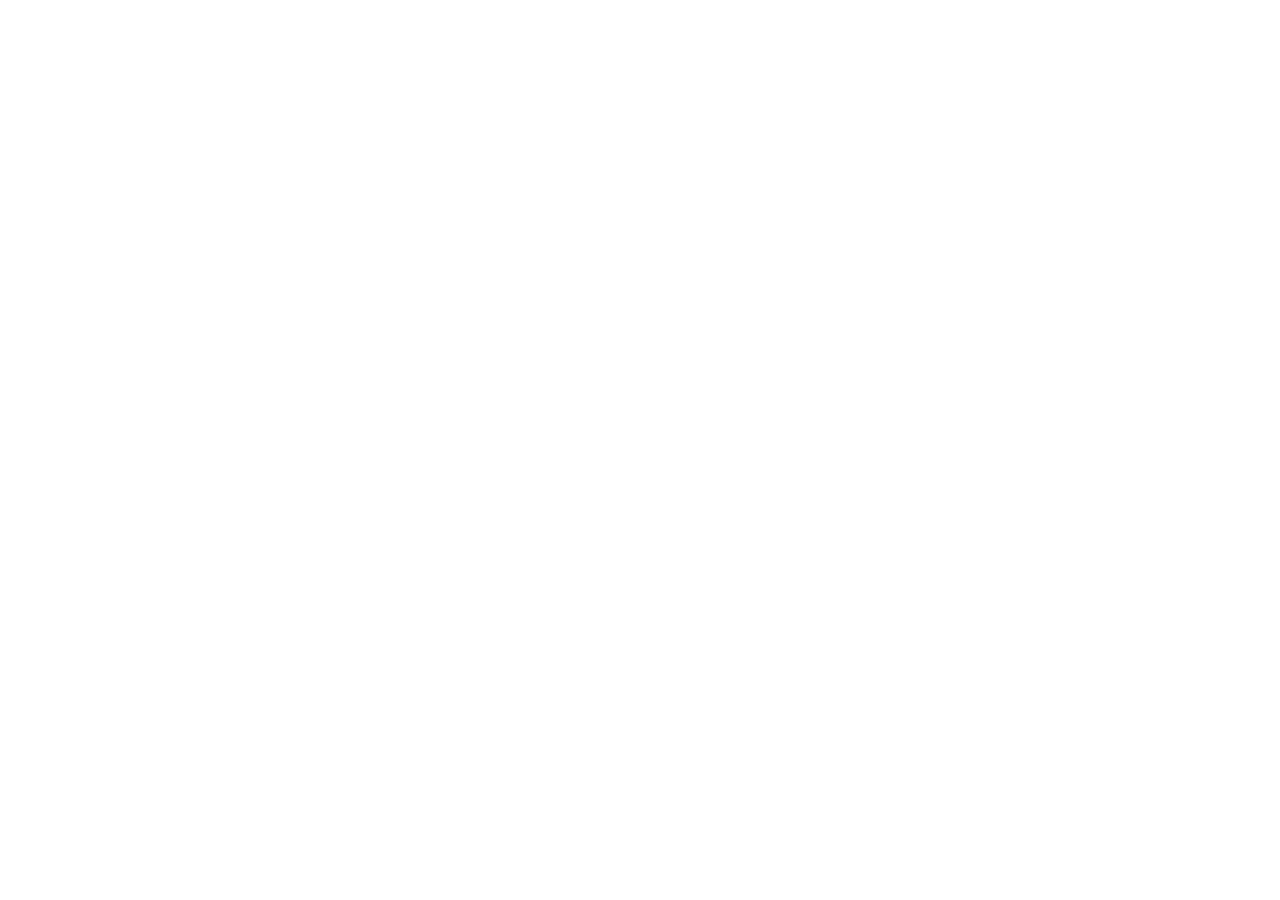
==== description.html @ f3890dd9 "Add files via upload" ====
<!DOCTYPE html>
<html lang="en">
<head>
<meta name="author" content="SoSpark Design">
<meta name="copyright" content="© 2025 SoSpark Design. All rights reserved.">
<meta name="robots" content="noindex, nofollow">
<script src="security.js"></script>
  <meta charset="UTF-8" />
  <meta name="viewport" content="width=device-width, initial-scale=1.0" />
  <title>SparkForge — How It Works</title>
  <link href="https://fonts.googleapis.com/css2?family=Space+Grotesk:wght@400;500;600;700&family=Outfit:wght@300;400;500;600;700;800;900&family=Fira+Code:wght@400;500&display=swap" rel="stylesheet" />
  <link rel="stylesheet" href="description.css" />
</head>
<body>
  <div class="page">
    <header id="site-header"></header>
    <div class="page-body" id="page-body"></div>
  </div>
  <script src="description.js"></script>
</body>
</html>
---- description.css ----
/* ═══════════════════════════════════════════════════
   SparkForge — description.css
═══════════════════════════════════════════════════ */

*, *::before, *::after { box-sizing: border-box; margin: 0; padding: 0; }

:root {
  --bg:        #070709;
  --surface:   #0e0e14;
  --card:      #13131b;
  --card-h:    rgba(24,24,34,0.5);
  --border:    #1e1e2e;
  --border-h:  #323250;
  --spark:     #ff4500;
  --spark2:    #ff7a00;
  --text:      #ededf5;
  --muted:     #5a5a7a;
  --muted2:    #8888aa;
  --good:      #22c55e;
  --dead:      #ef4444;
  --risky:     #f59e0b;
  --unknown:   #a78bfa;
  --header-h:  66px;
  --radius:    10px;
  --radius-sm: 6px;
}

html { scroll-behavior: smooth; }

body {
  font-family: 'Space Grotesk', sans-serif;
  background: var(--bg);
  color: var(--text);
  font-size: 16px;
  line-height: 1.7;
  min-height: 100vh;
  -webkit-font-smoothing: antialiased;
}

/* noise grain */
body::before {
  content: "";
  position: fixed;
  inset: 0;
  background-image: url("data:image/svg+xml,%3Csvg viewBox='0 0 200 200' xmlns='http://www.w3.org/2000/svg'%3E%3Cfilter id='n'%3E%3CfeTurbulence type='fractalNoise' baseFrequency='0.85' numOctaves='4' stitchTiles='stitch'/%3E%3C/filter%3E%3Crect width='100%25' height='100%25' filter='url(%23n)' opacity='0.035'/%3E%3C/svg%3E");
  pointer-events: none;
  z-index: 0;
}

.page { position: relative; z-index: 1; }

/* ═══════════════════════════════════════
   HEADER
═══════════════════════════════════════ */
header {
  height: var(--header-h);
  padding: 0 32px;
  display: flex;
  align-items: center;
  justify-content: space-between;
  gap: 16px;
  position: fixed;
  top: 0; left: 0; right: 0;
  background: rgba(7,7,9,0.6);
  backdrop-filter: blur(24px) saturate(160%);
  -webkit-backdrop-filter: blur(24px) saturate(160%);
  border-bottom: 1px solid rgba(255,255,255,0.05);
  z-index: 1000;
  transition: background 0.4s;
  animation: headerSlide 0.6s cubic-bezier(0.16,1,0.3,1) both;
}
header.scrolled {
  background: rgba(7,7,9,0.92);
  border-bottom-color: var(--border);
}
@keyframes headerSlide {
  from { opacity: 0; transform: translateY(-12px); }
  to   { opacity: 1; transform: translateY(0); }
}

/* Logo */
.logo-link {
  display: flex;
  align-items: center;
  gap: 10px;
  text-decoration: none;
  flex-shrink: 0;
}
.logo-icon {
  width: 30px; height: 30px;
  background: linear-gradient(135deg, var(--spark), var(--spark2));
  border-radius: 7px;
  display: flex; align-items: center; justify-content: center;
  font-family: 'Outfit', sans-serif;
  font-weight: 800;
  font-size: 0.78rem;
  color: #fff;
  letter-spacing: -0.5px;
  flex-shrink: 0;
  transition: transform 0.2s, box-shadow 0.2s;
}
.logo-link:hover .logo-icon {
  transform: scale(1.08);
  box-shadow: 0 0 18px rgba(255,69,0,0.45);
}
.logo-text {
  font-family: 'Outfit', sans-serif;
  font-weight: 800;
  font-size: 1.18rem;
  letter-spacing: -0.4px;
  color: var(--text);
  line-height: 1;
  transition: color 0.2s;
}
.logo-text .spark { color: var(--spark); }
.logo-link:hover .logo-text { color: #fff; }

/* Nav */
.header-nav {
  display: flex;
  align-items: center;
  background: rgba(255,255,255,0.03);
  border: 1px solid var(--border);
  border-radius: 100px;
  padding: 4px;
  gap: 2px;
}
.nav-btn {
  font-family: 'Space Grotesk', sans-serif;
  font-weight: 500;
  font-size: 0.82rem;
  padding: 6px 20px;
  border-radius: 100px;
  text-decoration: none;
  border: none;
  transition: background 0.2s, color 0.2s;
  cursor: pointer;
  white-space: nowrap;
  line-height: 1;
}
.nav-btn.inactive { color: var(--muted2); background: transparent; }
.nav-btn.inactive:hover { color: var(--text); background: rgba(255,255,255,0.06); }
.nav-btn.active { color: #fff; background: var(--spark); font-weight: 600; }

/* Profile */
.header-right {
  display: flex; align-items: center;
  justify-content: flex-end;
  gap: 12px; flex-shrink: 0;
}
.profile-meta { text-align: right; }
.profile-name { font-size: 0.8rem; font-weight: 500; color: var(--text); line-height: 1.25; }
.profile-role {
  font-family: 'Fira Code', monospace;
  font-size: 0.58rem; color: var(--muted); letter-spacing: 0.07em;
}
.profile-avatar {
  width: 32px; height: 32px;
  border-radius: 50%;
  border: 1.5px solid var(--border-h);
  background: var(--card);
  overflow: hidden;
  display: flex; align-items: center; justify-content: center;
  cursor: pointer;
  transition: border-color 0.2s, transform 0.2s;
  flex-shrink: 0;
}
.profile-avatar:hover { border-color: var(--spark); transform: scale(1.06); }
.profile-avatar img { width: 100%; height: 100%; object-fit: cover; }
.avatar-placeholder {
  font-family: 'Outfit', sans-serif;
  font-weight: 700; font-size: 0.8rem; color: var(--muted);
}

/* ═══════════════════════════════════════
   LAYOUT
═══════════════════════════════════════ */
.page-body { padding-top: var(--header-h); }
.container { max-width: 860px; margin: 0 auto; padding: 0 32px; }

/* ═══════════════════════════════════════
   HERO
═══════════════════════════════════════ */
.hero {
  padding: 110px 0 90px;
  position: relative;
  overflow: hidden;
  border-bottom: 1px solid var(--border);
}
.hero::before {
  content: "";
  position: absolute;
  top: -200px; left: -100px;
  width: 600px; height: 600px;
  background: radial-gradient(ellipse, rgba(255,69,0,0.10) 0%, transparent 65%);
  pointer-events: none;
}
.hero::after {
  content: "";
  position: absolute;
  bottom: -160px; right: -80px;
  width: 500px; height: 500px;
  background: radial-gradient(ellipse, rgba(167,139,250,0.06) 0%, transparent 65%);
  pointer-events: none;
}
.hero-inner { position: relative; z-index: 1; }

.eyebrow {
  display: inline-flex; align-items: center; gap: 10px;
  font-family: 'Fira Code', monospace;
  font-size: 0.65rem; letter-spacing: 0.2em;
  color: var(--spark); text-transform: uppercase;
  margin-bottom: 28px;
  padding: 5px 14px 5px 10px;
  border: 1px solid rgba(255,69,0,0.25);
  border-radius: 100px;
  background: rgba(255,69,0,0.06);
}
.eyebrow-dot {
  width: 5px; height: 5px; border-radius: 50%;
  background: var(--spark);
  animation: pulse 2s ease-in-out infinite;
}
@keyframes pulse {
  0%, 100% { opacity: 1; }
  50%       { opacity: 0.3; }
}

.hero h1 {
  font-family: 'Outfit', sans-serif;
  font-weight: 900;
  font-size: clamp(2.9rem, 6vw, 4.8rem);
  line-height: 0.97;
  letter-spacing: -1.5px;
  margin-bottom: 30px;
}
.hero h1 em {
  font-style: normal;
  background: linear-gradient(110deg, var(--spark) 20%, var(--spark2) 70%);
  -webkit-background-clip: text;
  -webkit-text-fill-color: transparent;
  background-clip: text;
}
.hero-desc {
  font-size: 1.05rem; color: var(--muted2);
  max-width: 500px; line-height: 1.9;
  margin-bottom: 44px; font-weight: 300;
}
.tool-pills { display: flex; gap: 10px; flex-wrap: wrap; }
.pill {
  display: inline-flex; align-items: center; gap: 8px;
  padding: 8px 18px;
  border: 1px solid var(--border); border-radius: 100px;
  font-family: 'Fira Code', monospace; font-size: 0.7rem;
  color: var(--muted2); background: rgba(255,255,255,0.02);
  transition: border-color 0.2s, color 0.2s, background 0.2s;
}
.pill:hover { border-color: var(--border-h); color: var(--text); background: rgba(255,255,255,0.05); }
.dot { width: 6px; height: 6px; border-radius: 50%; flex-shrink: 0; }
.dot.spark { background: var(--spark); }
.dot.mx    { background: var(--unknown); }

.hero-wm {
  position: absolute; right: -40px; bottom: -50px;
  font-family: 'Outfit', sans-serif; font-weight: 800;
  font-size: clamp(7rem, 16vw, 13rem);
  color: rgba(255,69,0,0.022);
  letter-spacing: -8px;
  pointer-events: none; user-select: none;
  line-height: 1; white-space: nowrap;
}

/* ═══════════════════════════════════════
   SECTIONS
═══════════════════════════════════════ */
section { padding: 80px 0; border-bottom: 1px solid var(--border); }
section:last-of-type { border-bottom: none; }

.section-label {
  display: inline-flex; align-items: center; gap: 8px;
  font-family: 'Fira Code', monospace;
  font-size: 0.62rem; letter-spacing: 0.2em;
  color: var(--muted); text-transform: uppercase;
  margin-bottom: 18px;
}
.section-label::before {
  content: ""; width: 16px; height: 1px; background: var(--border-h);
}

h2 {
  font-family: 'Outfit', sans-serif;
  font-weight: 800;
  font-size: clamp(1.7rem, 3.5vw, 2.2rem);
  letter-spacing: -0.5px; line-height: 1.15;
  margin-bottom: 16px;
}
.lead-p {
  font-size: 0.97rem; color: var(--muted2);
  margin-bottom: 12px; font-weight: 300;
  max-width: 620px; line-height: 1.85;
}

/* ═══════════════════════════════════════
   TOOL CARDS
═══════════════════════════════════════ */
.tool-cards {
  display: grid; grid-template-columns: 1fr 1fr;
  gap: 16px; margin-top: 40px;
}
.tool-card {
  padding: 34px;
  border: 1px solid var(--border);
  border-radius: var(--radius);
  background: var(--card);
  position: relative; overflow: hidden;
  transition: border-color 0.3s, transform 0.3s, box-shadow 0.3s;
}
.tool-card:hover {
  border-color: var(--border-h);
  transform: translateY(-3px);
  box-shadow: 0 12px 40px rgba(0,0,0,0.4);
}
.tool-card::before {
  content: ""; position: absolute;
  top: 0; left: 0; right: 0; height: 1px;
}
.tool-card.t1::before { background: linear-gradient(90deg, var(--spark), var(--spark2)); }
.tool-card.t2::before { background: linear-gradient(90deg, var(--unknown), #c4b5fd); }

.tool-card-bg {
  position: absolute; top: 0; right: 0;
  width: 160px; height: 160px;
  pointer-events: none; opacity: 0.025;
  font-family: 'Outfit', sans-serif; font-weight: 800;
  font-size: 7rem; line-height: 1; color: var(--spark);
  display: flex; align-items: flex-start; justify-content: flex-end;
  padding: 8px 12px 0 0;
}
.tool-card.t2 .tool-card-bg { color: var(--unknown); }

.tool-icon {
  font-size: 1.5rem; margin-bottom: 18px; line-height: 1;
  display: flex; align-items: center; justify-content: center;
  width: 44px; height: 44px;
  background: rgba(255,255,255,0.04);
  border: 1px solid var(--border);
  border-radius: var(--radius-sm);
}
.tool-card h3 {
  font-family: 'Outfit', sans-serif; font-weight: 700;
  font-size: 1rem; margin-bottom: 10px; line-height: 1.35;
}
.tool-card p { font-size: 0.87rem; color: var(--muted2); line-height: 1.75; }
.tool-tag {
  display: inline-block; margin-top: 18px;
  font-family: 'Fira Code', monospace;
  font-size: 0.6rem; padding: 4px 12px;
  border-radius: 100px; letter-spacing: 0.06em;
}
.tool-tag.groq    { background: rgba(255,69,0,0.1);    color: var(--spark);   border: 1px solid rgba(255,69,0,0.2); }
.tool-tag.backend { background: rgba(167,139,250,0.1); color: var(--unknown); border: 1px solid rgba(167,139,250,0.2); }

/* ═══════════════════════════════════════
   STEPS
═══════════════════════════════════════ */
.steps { margin-top: 44px; }
.step {
  display: grid; grid-template-columns: 64px 1fr;
  gap: 0 24px; padding: 32px 0;
  border-top: 1px solid var(--border);
  position: relative;
  transition: padding-left 0.25s;
}
.step:last-child { border-bottom: 1px solid var(--border); }
.step:hover { padding-left: 6px; }

.step-num-wrap { display: flex; flex-direction: column; align-items: flex-start; padding-top: 2px; }
.step-num {
  font-family: 'Outfit', sans-serif; font-weight: 800;
  font-size: 2.6rem; line-height: 1;
  color: rgba(255,69,0,0.1);
  transition: color 0.25s; user-select: none;
}
.step:hover .step-num { color: rgba(255,69,0,0.35); }
.step h3 {
  font-family: 'Outfit', sans-serif; font-weight: 700;
  font-size: 1rem; margin-bottom: 8px; color: var(--text);
}
.step p { font-size: 0.89rem; color: var(--muted2); line-height: 1.78; margin: 0; }

/* ═══════════════════════════════════════
   VERDICT GRID
═══════════════════════════════════════ */
.verdict-grid { display: flex; flex-direction: column; gap: 10px; margin-top: 32px; }
.vrow {
  display: grid; grid-template-columns: 220px 1fr;
  gap: 20px; align-items: center;
  padding: 22px 26px;
  border: 1px solid var(--border); border-radius: var(--radius);
  background: var(--card);
  transition: border-color 0.2s, transform 0.2s;
}
.vrow:hover { border-color: var(--border-h); transform: translateX(4px); }
.vchip {
  font-family: 'Fira Code', monospace;
  font-size: 0.72rem; font-weight: 500;
  padding: 6px 14px; border-radius: 100px;
  display: inline-block; white-space: nowrap;
}
.vchip.good    { background: rgba(34,197,94,0.1);   color: var(--good);    border: 1px solid rgba(34,197,94,0.2); }
.vchip.dead    { background: rgba(239,68,68,0.1);   color: var(--dead);    border: 1px solid rgba(239,68,68,0.2); }
.vchip.risky   { background: rgba(245,158,11,0.1);  color: var(--risky);   border: 1px solid rgba(245,158,11,0.2); }
.vchip.unknown { background: rgba(167,139,250,0.1); color: var(--unknown); border: 1px solid rgba(167,139,250,0.2); }
.vrow p { font-size: 0.88rem; color: var(--muted2); margin: 0; }

/* ═══════════════════════════════════════
   CHECKS GRID
═══════════════════════════════════════ */
.checks-grid {
  display: grid;
  grid-template-columns: repeat(auto-fill, minmax(200px, 1fr));
  gap: 12px; margin-top: 32px;
}
.check-card {
  padding: 24px;
  border: 1px solid var(--border); border-radius: var(--radius);
  background: var(--card);
  transition: border-color 0.2s, transform 0.2s, box-shadow 0.2s;
}
.check-card:hover {
  border-color: var(--border-h);
  transform: translateY(-3px);
  box-shadow: 0 8px 30px rgba(0,0,0,0.3);
}
.check-icon {
  font-size: 1.1rem; margin-bottom: 14px;
  display: flex; align-items: center; justify-content: center;
  width: 36px; height: 36px;
  background: rgba(255,255,255,0.03);
  border: 1px solid var(--border); border-radius: var(--radius-sm);
}
.check-card h4 {
  font-family: 'Outfit', sans-serif; font-weight: 700;
  font-size: 0.88rem; margin-bottom: 8px; color: var(--text);
}
.check-card p { font-size: 0.81rem; color: var(--muted2); margin: 0; line-height: 1.65; }

/* ═══════════════════════════════════════
   CAVEATS
═══════════════════════════════════════ */
.caveats { list-style: none; margin-top: 28px; display: flex; flex-direction: column; gap: 10px; }
.caveats li {
  display: flex; gap: 18px; align-items: flex-start;
  font-size: 0.91rem; color: var(--muted2);
  padding: 18px 22px;
  border: 1px solid var(--border); border-radius: var(--radius);
  background: var(--card);
  transition: border-color 0.2s, background 0.2s;
  line-height: 1.75;
}
.caveats li:hover { border-color: var(--border-h); background: var(--card-h); }
.caveats li::before {
  content: "//"; font-family: 'Fira Code', monospace;
  font-size: 0.68rem; color: var(--spark);
  flex-shrink: 0; margin-top: 4px; opacity: 0.6;
}

/* ═══════════════════════════════════════
   FOOTER
═══════════════════════════════════════ */
footer {
  border-top: 1px solid var(--border);
  padding: 52px 32px 40px;
  background: var(--surface);
  position: relative; overflow: hidden;
}
footer::before {
  content: ""; position: absolute;
  bottom: -120px; left: -60px;
  width: 400px; height: 400px;
  background: radial-gradient(ellipse, rgba(255,69,0,0.05) 0%, transparent 65%);
  pointer-events: none;
}
.footer-inner {
  max-width: 860px; margin: 0 auto;
  display: grid; grid-template-columns: 1fr auto;
  align-items: start; gap: 32px;
  position: relative; z-index: 1;
}
.footer-logo-link {
  display: inline-flex; align-items: center;
  gap: 10px; text-decoration: none; margin-bottom: 12px;
}
.footer-logo-icon {
  width: 28px; height: 28px;
  background: linear-gradient(135deg, var(--spark), var(--spark2));
  border-radius: 6px;
  display: flex; align-items: center; justify-content: center;
  font-family: 'Outfit', sans-serif; font-weight: 800;
  font-size: 0.7rem; color: #fff; flex-shrink: 0;
  transition: box-shadow 0.2s;
}
.footer-logo-link:hover .footer-logo-icon { box-shadow: 0 0 14px rgba(255,69,0,0.4); }
.footer-logo-text {
  font-family: 'Outfit', sans-serif; font-weight: 800;
  font-size: 1.05rem; color: var(--text); letter-spacing: -0.3px;
}
.footer-logo-text .spark { color: var(--spark); }
.footer-tagline { font-size: 0.79rem; color: var(--muted); line-height: 1.65; max-width: 260px; }

.footer-links { display: flex; flex-direction: column; align-items: flex-end; gap: 8px; }
.footer-links-row { display: flex; gap: 8px; flex-wrap: wrap; justify-content: flex-end; }
.footer-links a {
  font-family: 'Space Grotesk', sans-serif;
  font-size: 0.78rem; color: var(--muted); text-decoration: none;
  padding: 6px 14px;
  border: 1px solid var(--border); border-radius: 100px;
  transition: color 0.2s, border-color 0.2s, background 0.2s;
}
.footer-links a:hover { color: var(--text); border-color: var(--border-h); background: rgba(255,255,255,0.04); }

.footer-copy {
  max-width: 860px; margin: 32px auto 0;
  padding-top: 24px; border-top: 1px solid var(--border);
  font-family: 'Fira Code', monospace;
  font-size: 0.6rem; color: var(--muted); letter-spacing: 0.06em;
  display: flex; align-items: center; justify-content: space-between;
  flex-wrap: wrap; gap: 10px;
  position: relative; z-index: 1;
}

/* ═══════════════════════════════════════
   SCROLL ANIMATIONS
═══════════════════════════════════════ */
.reveal {
  opacity: 0; transform: translateY(26px);
  transition: opacity 0.65s cubic-bezier(0.16,1,0.3,1),
              transform 0.65s cubic-bezier(0.16,1,0.3,1);
}
.reveal.visible { opacity: 1; transform: translateY(0); }

.stagger > * {
  opacity: 0; transform: translateY(18px);
  transition: opacity 0.5s cubic-bezier(0.16,1,0.3,1),
              transform 0.5s cubic-bezier(0.16,1,0.3,1);
}
.stagger.visible > *:nth-child(1) { transition-delay: 0.04s; opacity: 1; transform: none; }
.stagger.visible > *:nth-child(2) { transition-delay: 0.10s; opacity: 1; transform: none; }
.stagger.visible > *:nth-child(3) { transition-delay: 0.16s; opacity: 1; transform: none; }
.stagger.visible > *:nth-child(4) { transition-delay: 0.22s; opacity: 1; transform: none; }
.stagger.visible > *:nth-child(5) { transition-delay: 0.28s; opacity: 1; transform: none; }
.stagger.visible > *:nth-child(6) { transition-delay: 0.34s; opacity: 1; transform: none; }
.stagger.visible > *:nth-child(7) { transition-delay: 0.40s; opacity: 1; transform: none; }
.stagger.visible > *:nth-child(8) { transition-delay: 0.46s; opacity: 1; transform: none; }

.hero-animate {
  opacity: 0; transform: translateY(22px);
  animation: heroIn 0.8s cubic-bezier(0.16,1,0.3,1) forwards;
}
.hero-animate:nth-child(1) { animation-delay: 0.18s; }
.hero-animate:nth-child(2) { animation-delay: 0.30s; }
.hero-animate:nth-child(3) { animation-delay: 0.42s; }
.hero-animate:nth-child(4) { animation-delay: 0.54s; }
@keyframes heroIn { to { opacity: 1; transform: translateY(0); } }

/* ═══════════════════════════════════════
   RESPONSIVE
═══════════════════════════════════════ */
@media (max-width: 720px) {
  header { padding: 0 20px; }
  .logo-text { font-size: 1rem; }
  .profile-meta { display: none; }
  .nav-btn { padding: 6px 14px; font-size: 0.78rem; }
  .tool-cards { grid-template-columns: 1fr; }
  .vrow { grid-template-columns: 1fr; gap: 12px; }
  h2 { font-size: 1.6rem; }
  .hero h1 { letter-spacing: -2px; }
  .hero { padding: 80px 0 60px; }
  footer { padding: 40px 20px 32px; }
  .footer-inner { grid-template-columns: 1fr; }
  .footer-links { align-items: flex-start; }
  .footer-links-row { justify-content: flex-start; }
  .hero-wm { display: none; }
}

/* ── Allow text selection in tool areas ── */
input,
textarea,
table,
td,
th,
.table-wrap,
#tableBody,
#verifyTableBody {
  user-select: text !important;
  -webkit-user-select: text !important;
  -moz-user-select: text !important;
  -ms-user-select: text !important;
}
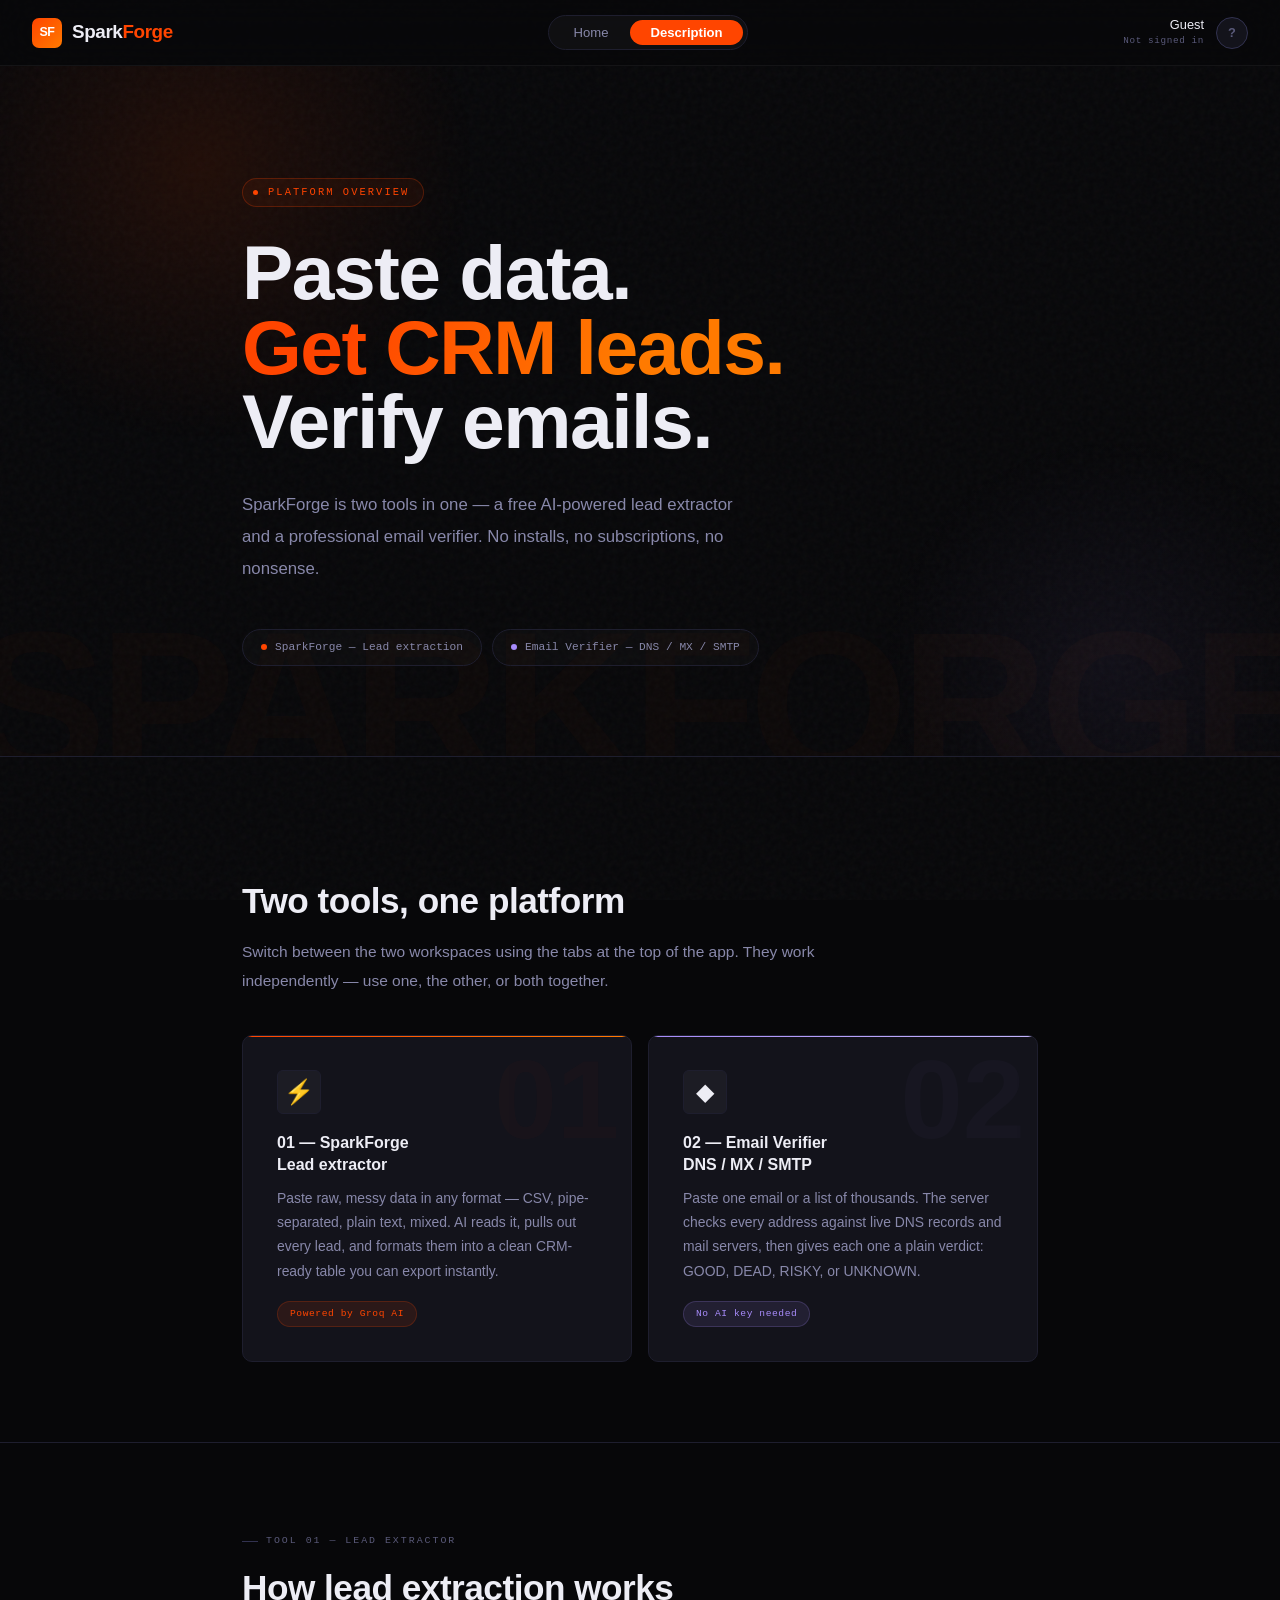
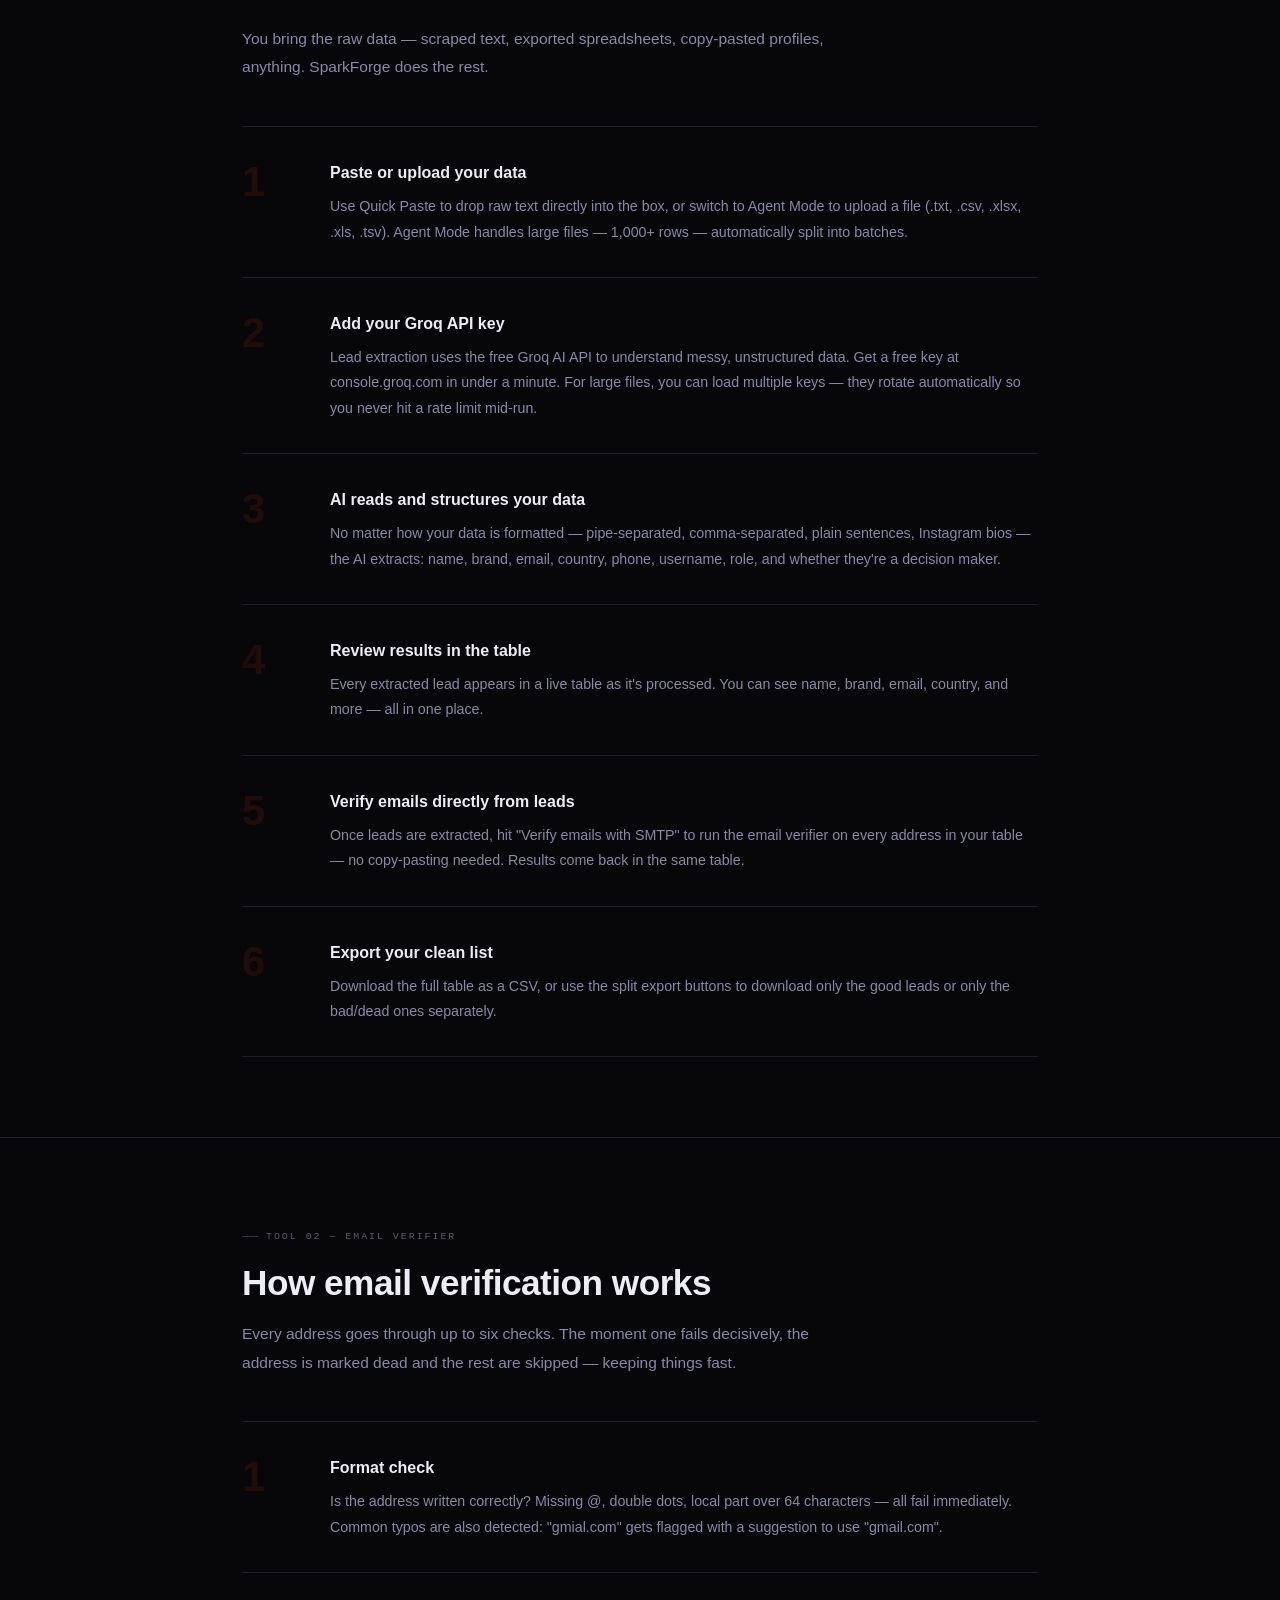
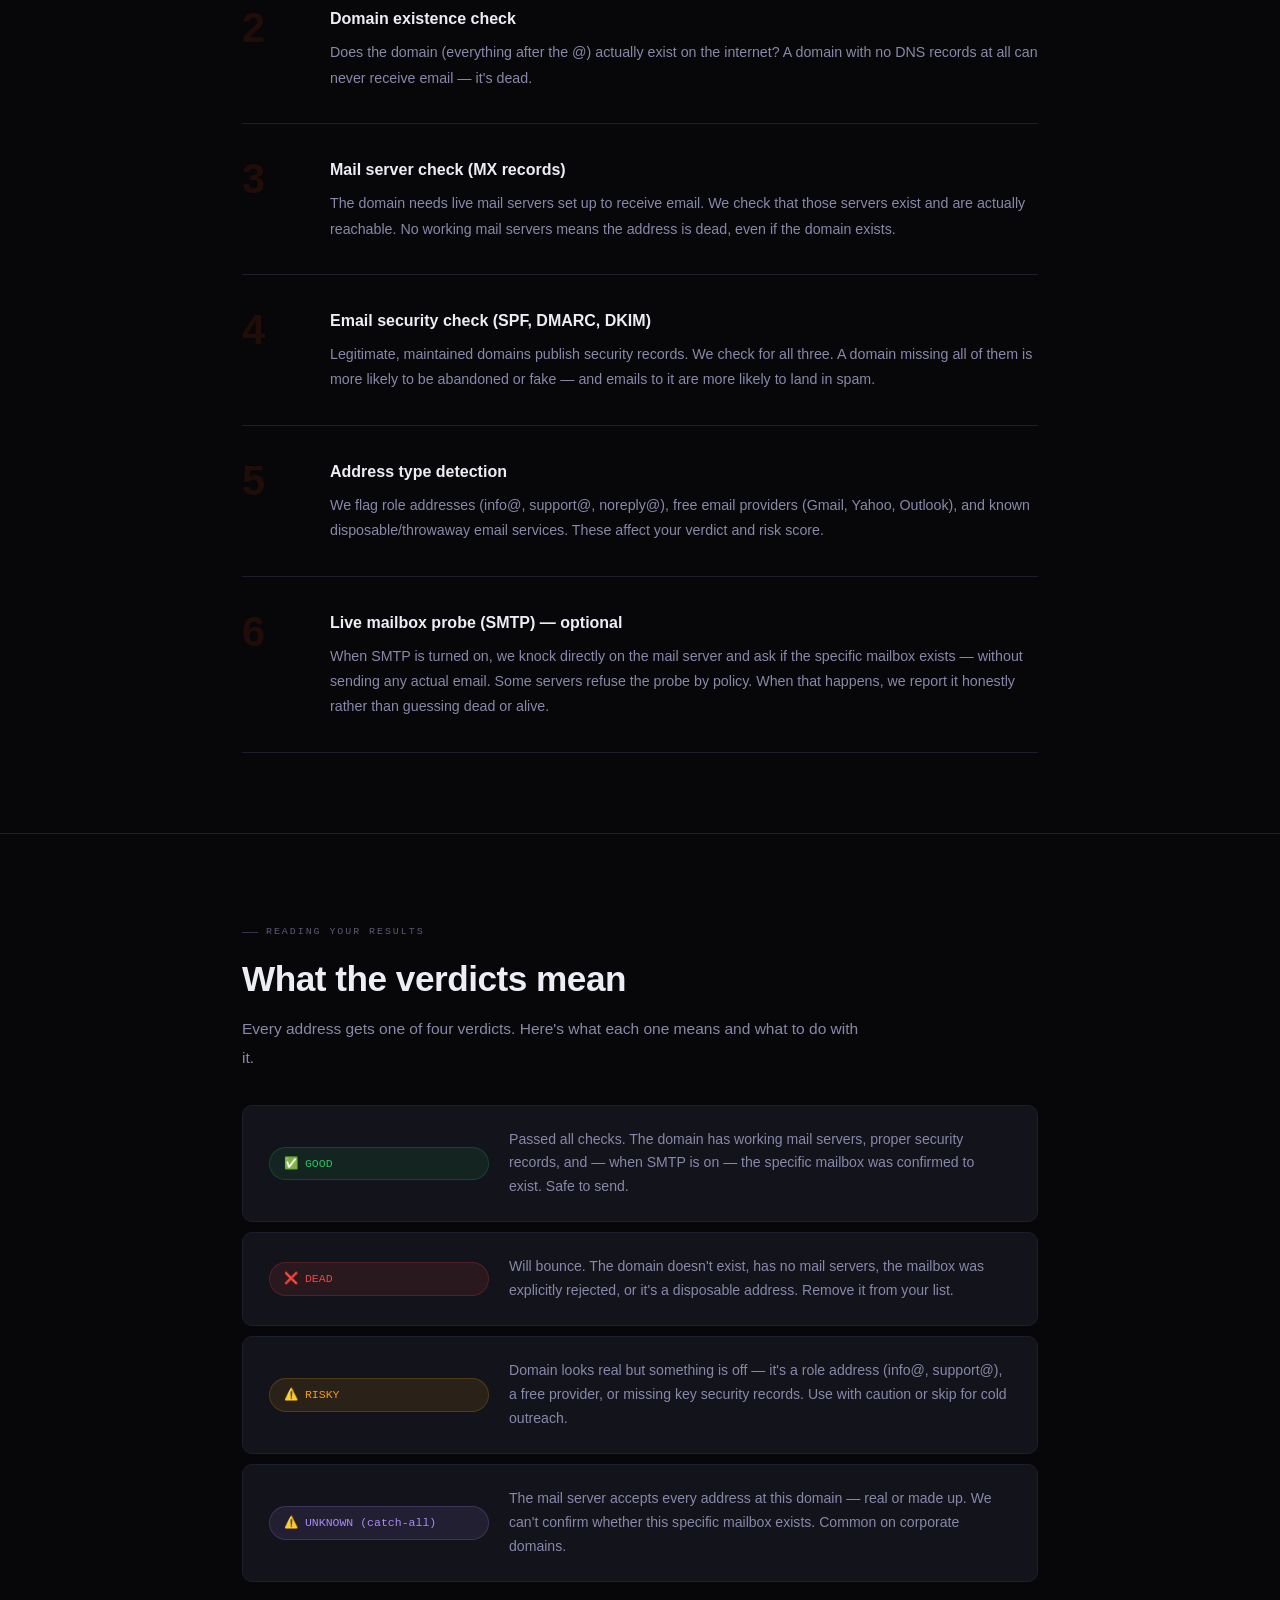
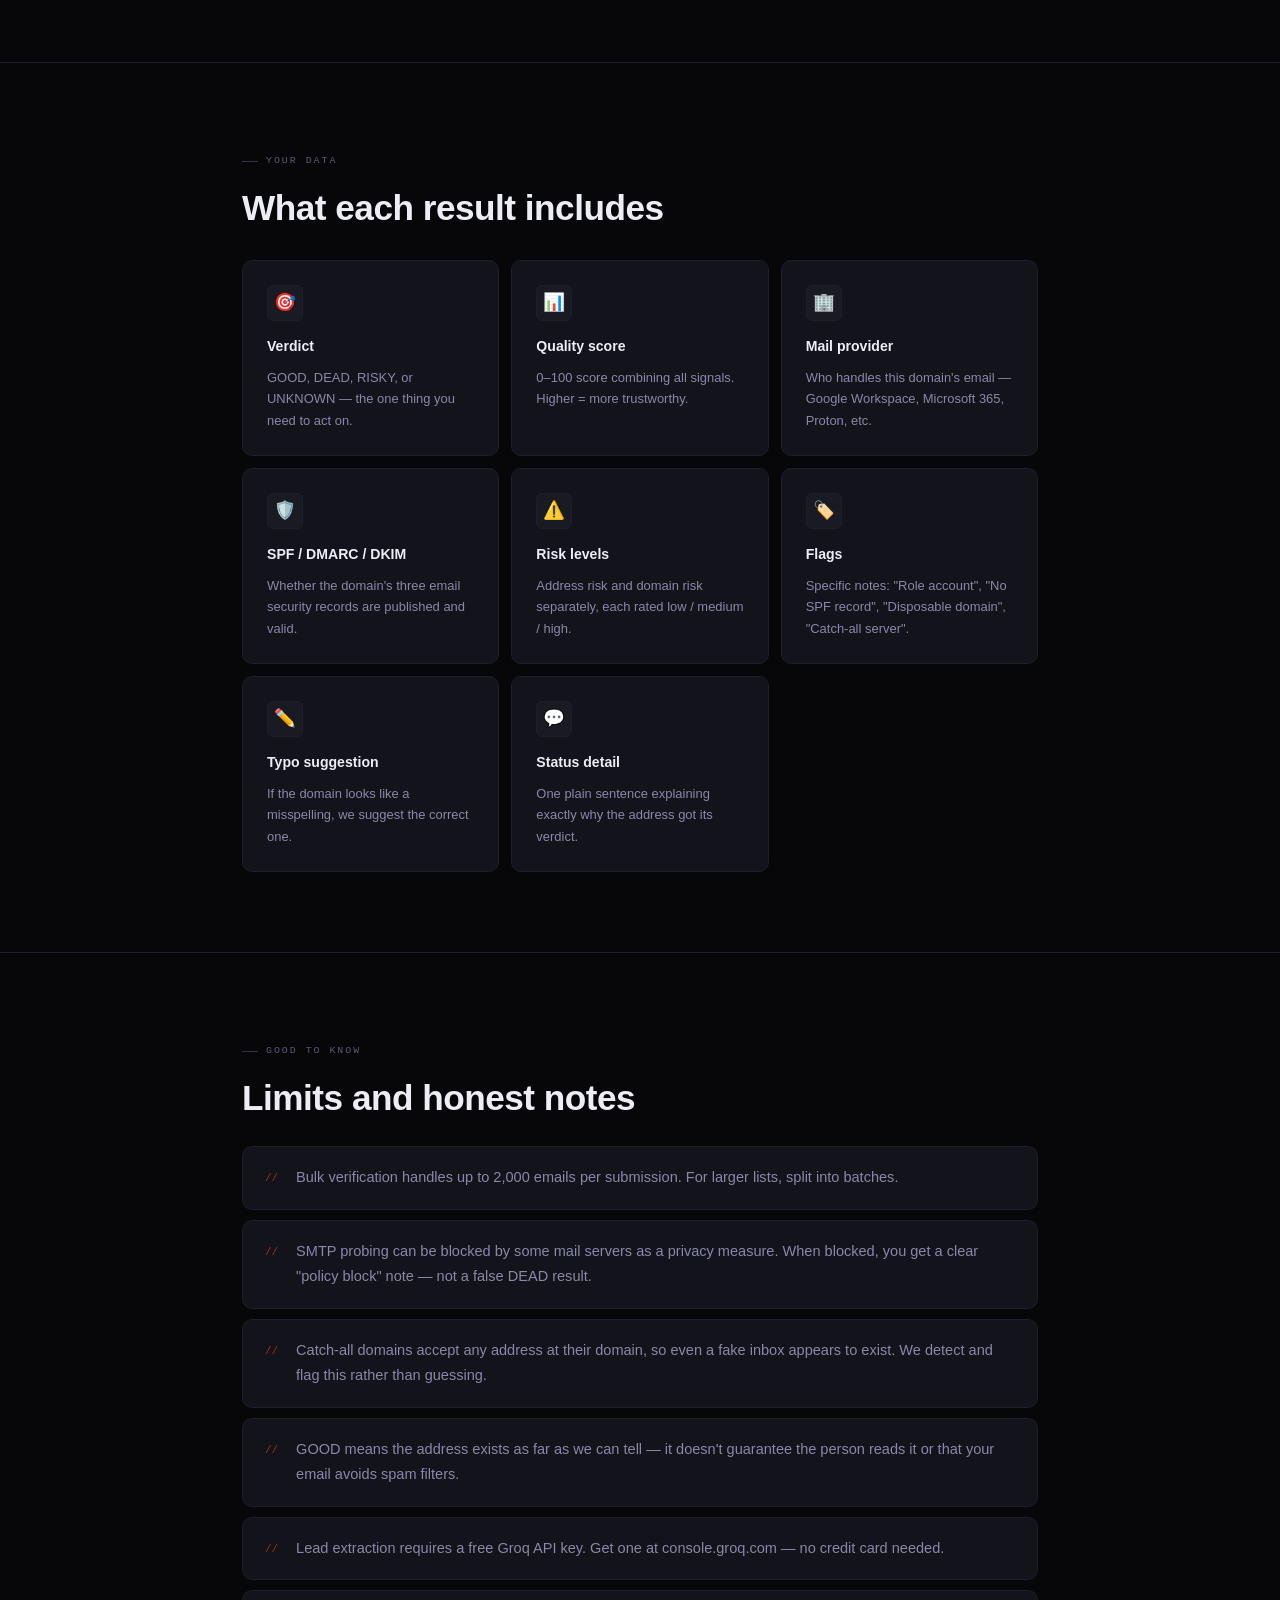
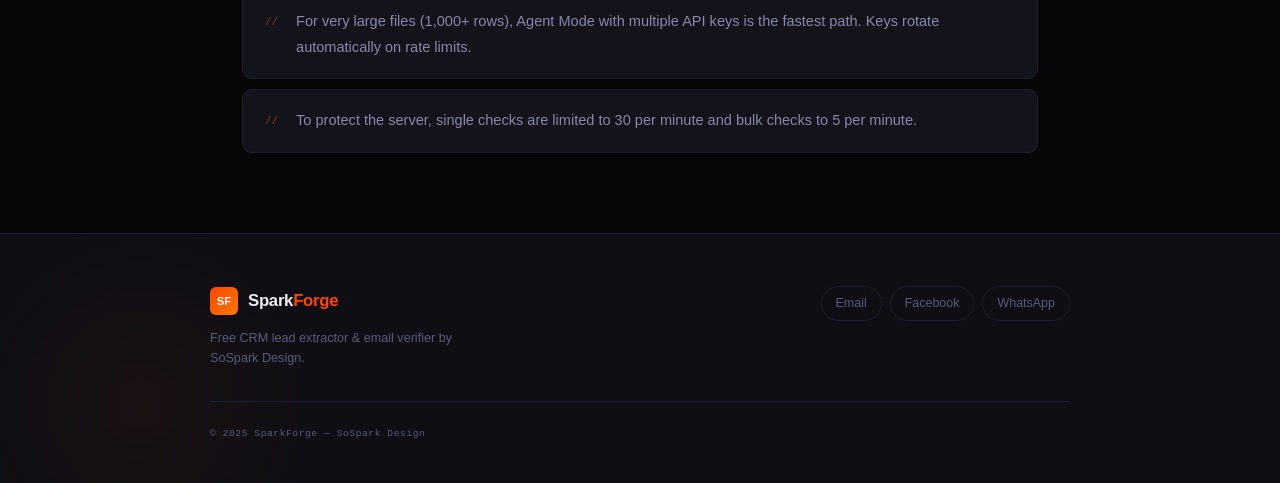
==== commit 9c249cad: "Update description.html" ====
--- a/description.html
+++ b/description.html
@@ -1,10 +1,10 @@
 <!DOCTYPE html>
 <html lang="en">
 <head>
+<script src="security.js"></script>
 <meta name="author" content="SoSpark Design">
 <meta name="copyright" content="© 2025 SoSpark Design. All rights reserved.">
 <meta name="robots" content="noindex, nofollow">
-<script src="security.js"></script>
   <meta charset="UTF-8" />
   <meta name="viewport" content="width=device-width, initial-scale=1.0" />
   <title>SparkForge — How It Works</title>
